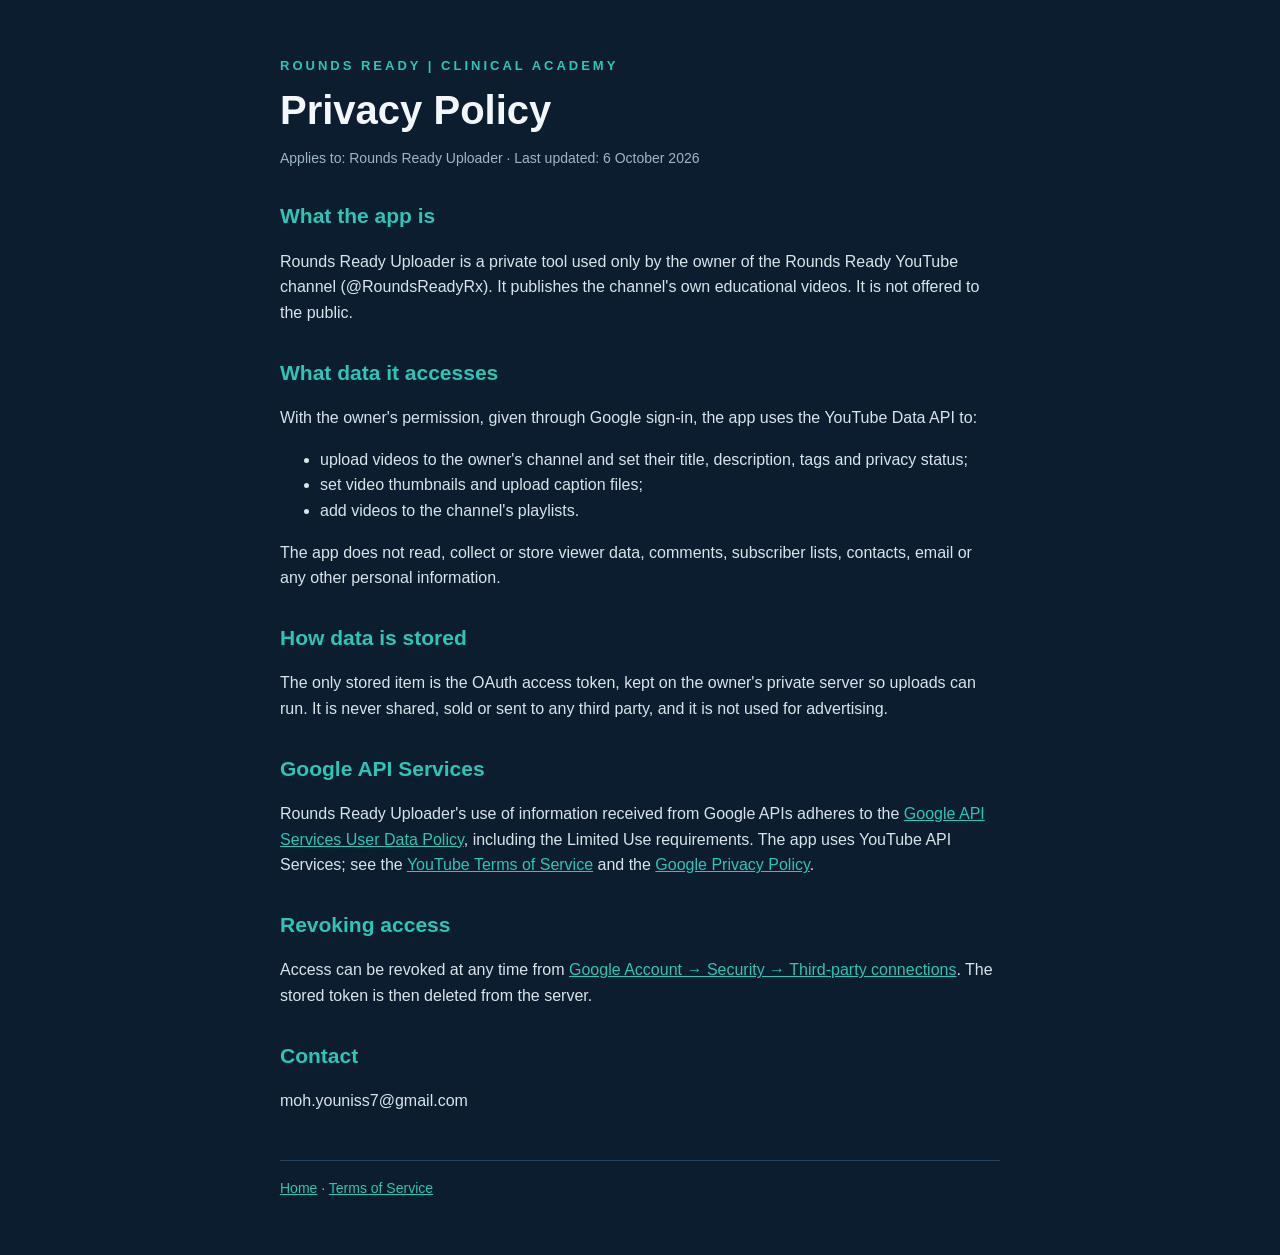
==== privacy.html @ 631954bc "Add files via upload" ====
<!doctype html><html lang="en"><head><meta charset="utf-8"><meta name="viewport" content="width=device-width,initial-scale=1">
<title>Privacy Policy · Rounds Ready</title><link rel="stylesheet" href="style.css"></head><body><main>
<div class="k">Rounds Ready | Clinical Academy</div><h1>Privacy Policy</h1>
<p class="muted">Applies to: Rounds Ready Uploader · Last updated: 6 October 2026</p>
<h2>What the app is</h2>
<p>Rounds Ready Uploader is a private tool used only by the owner of the Rounds Ready YouTube channel (@RoundsReadyRx). It publishes the channel's own educational videos. It is not offered to the public.</p>
<h2>What data it accesses</h2>
<p>With the owner's permission, given through Google sign-in, the app uses the YouTube Data API to:</p>
<ul><li>upload videos to the owner's channel and set their title, description, tags and privacy status;</li>
<li>set video thumbnails and upload caption files;</li><li>add videos to the channel's playlists.</li></ul>
<p>The app does not read, collect or store viewer data, comments, subscriber lists, contacts, email or any other personal information.</p>
<h2>How data is stored</h2>
<p>The only stored item is the OAuth access token, kept on the owner's private server so uploads can run. It is never shared, sold or sent to any third party, and it is not used for advertising.</p>
<h2>Google API Services</h2>
<p>Rounds Ready Uploader's use of information received from Google APIs adheres to the <a href="https://developers.google.com/terms/api-services-user-data-policy">Google API Services User Data Policy</a>, including the Limited Use requirements. The app uses YouTube API Services; see the <a href="https://www.youtube.com/t/terms">YouTube Terms of Service</a> and the <a href="https://policies.google.com/privacy">Google Privacy Policy</a>.</p>
<h2>Revoking access</h2>
<p>Access can be revoked at any time from <a href="https://myaccount.google.com/permissions">Google Account → Security → Third-party connections</a>. The stored token is then deleted from the server.</p>
<h2>Contact</h2><p>moh.youniss7@gmail.com</p>
<footer class="muted"><a href="index.html">Home</a> · <a href="terms.html">Terms of Service</a></footer>
</main></body></html>
---- style.css ----
:root{--bg:#0b1d2e;--ink:#f3f7fa;--muted:#9fb6c8;--teal:#2ec4b6;--amber:#f5b83d}
*{box-sizing:border-box}body{margin:0;background:var(--bg);color:var(--ink);font-family:"Segoe UI",Inter,Arial,sans-serif;line-height:1.6}
main{max-width:760px;margin:0 auto;padding:56px 20px}
.k{color:var(--teal);font-weight:700;letter-spacing:3px;text-transform:uppercase;font-size:13px}
h1{font-size:40px;margin:10px 0 6px;line-height:1.15}h2{font-size:21px;margin:30px 0 8px;color:var(--teal)}
p,li{color:#d9e4ec}a{color:var(--teal)}.muted{color:var(--muted);font-size:14px}
svg{display:block;margin:22px 0 10px;max-width:100%}footer{margin-top:46px;border-top:1px solid #24445f;padding-top:16px}
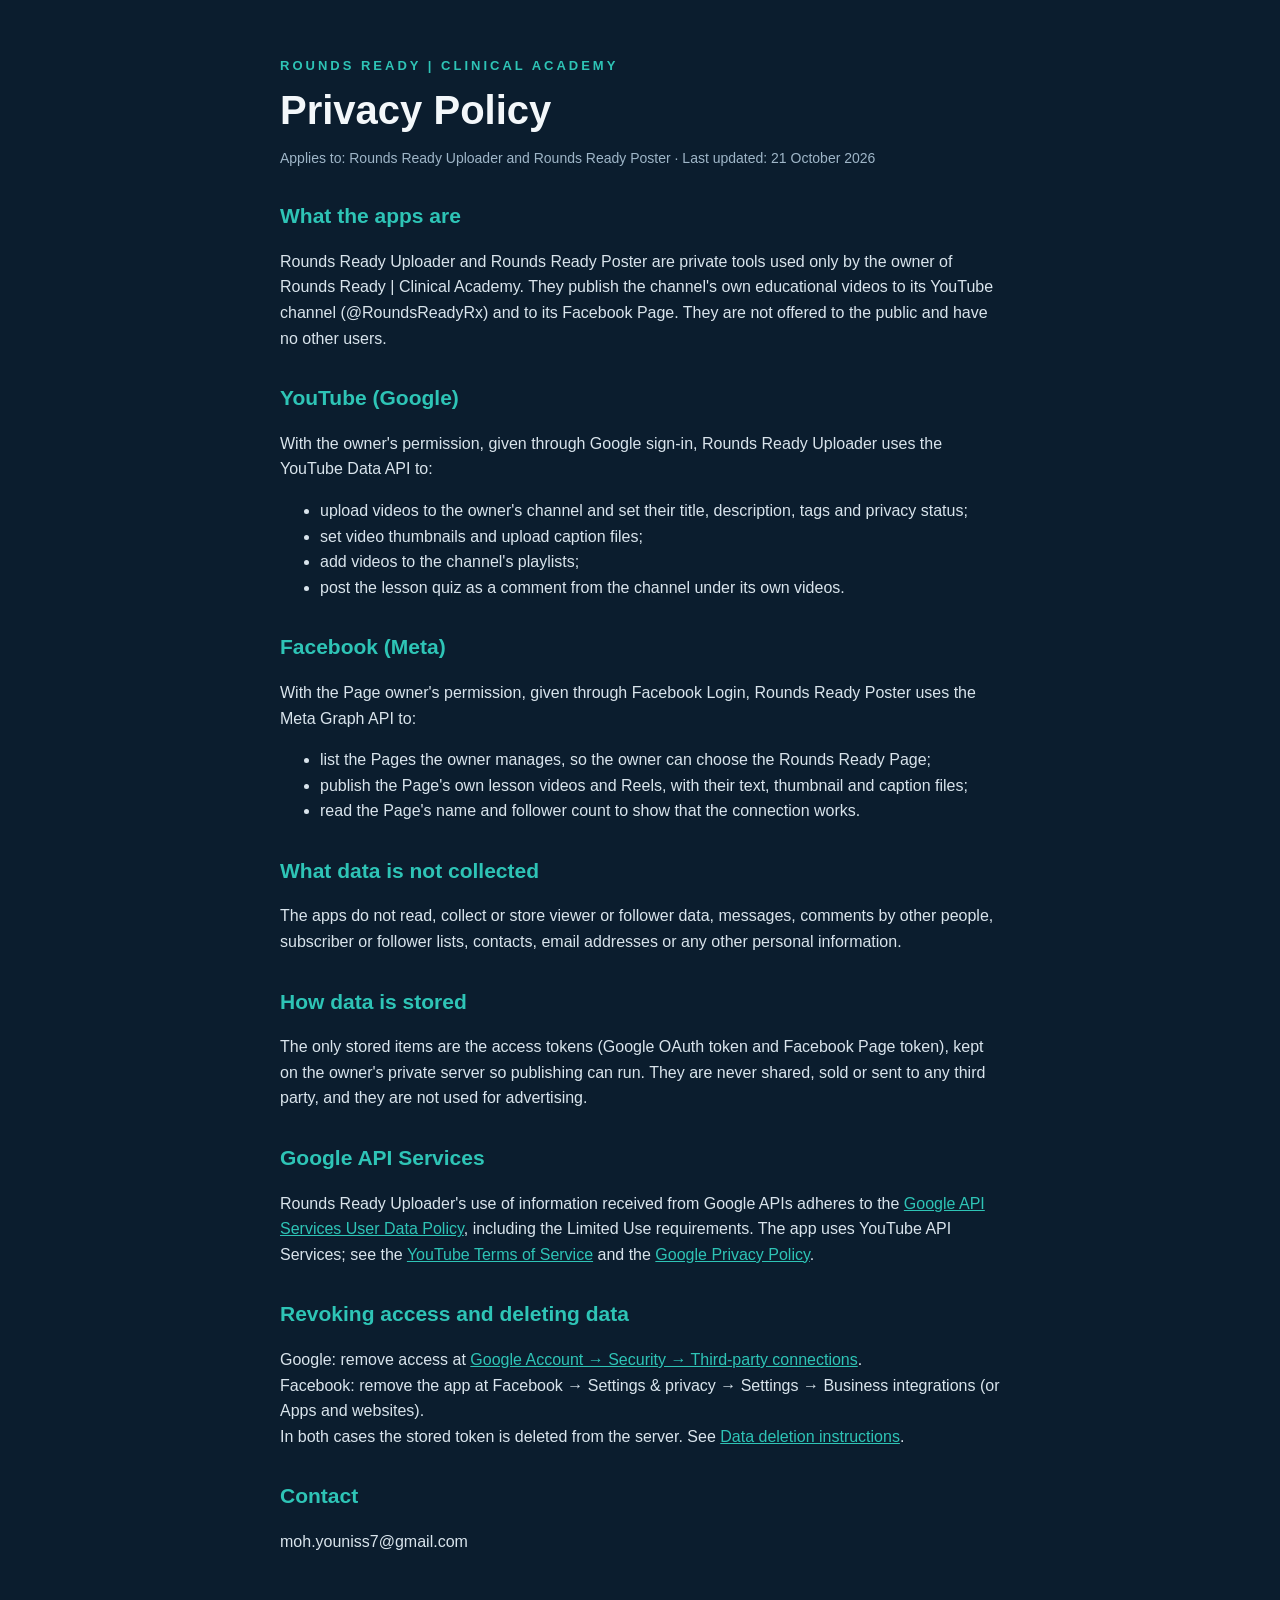
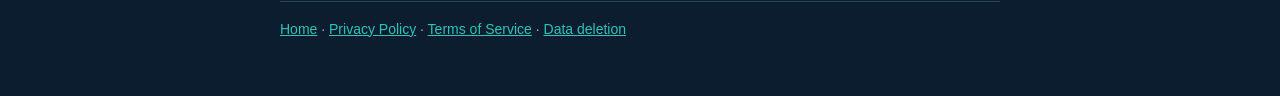
==== commit 3115570e: "Add files via upload" ====
--- a/privacy.html
+++ b/privacy.html
@@ -1,20 +1,31 @@
 <!doctype html><html lang="en"><head><meta charset="utf-8"><meta name="viewport" content="width=device-width,initial-scale=1">
 <title>Privacy Policy · Rounds Ready</title><link rel="stylesheet" href="style.css"></head><body><main>
 <div class="k">Rounds Ready | Clinical Academy</div><h1>Privacy Policy</h1>
-<p class="muted">Applies to: Rounds Ready Uploader · Last updated: 6 October 2026</p>
-<h2>What the app is</h2>
-<p>Rounds Ready Uploader is a private tool used only by the owner of the Rounds Ready YouTube channel (@RoundsReadyRx). It publishes the channel's own educational videos. It is not offered to the public.</p>
-<h2>What data it accesses</h2>
-<p>With the owner's permission, given through Google sign-in, the app uses the YouTube Data API to:</p>
+<p class="muted">Applies to: Rounds Ready Uploader and Rounds Ready Poster · Last updated: 21 October 2026</p>
+<h2>What the apps are</h2>
+<p>Rounds Ready Uploader and Rounds Ready Poster are private tools used only by the owner of Rounds Ready | Clinical Academy.
+They publish the channel's own educational videos to its YouTube channel (@RoundsReadyRx) and to its Facebook Page. They are not offered to the public and have no other users.</p>
+<h2>YouTube (Google)</h2>
+<p>With the owner's permission, given through Google sign-in, Rounds Ready Uploader uses the YouTube Data API to:</p>
 <ul><li>upload videos to the owner's channel and set their title, description, tags and privacy status;</li>
-<li>set video thumbnails and upload caption files;</li><li>add videos to the channel's playlists.</li></ul>
-<p>The app does not read, collect or store viewer data, comments, subscriber lists, contacts, email or any other personal information.</p>
+<li>set video thumbnails and upload caption files;</li><li>add videos to the channel's playlists;</li>
+<li>post the lesson quiz as a comment from the channel under its own videos.</li></ul>
+<h2>Facebook (Meta)</h2>
+<p>With the Page owner's permission, given through Facebook Login, Rounds Ready Poster uses the Meta Graph API to:</p>
+<ul><li>list the Pages the owner manages, so the owner can choose the Rounds Ready Page;</li>
+<li>publish the Page's own lesson videos and Reels, with their text, thumbnail and caption files;</li>
+<li>read the Page's name and follower count to show that the connection works.</li></ul>
+<h2>What data is not collected</h2>
+<p>The apps do not read, collect or store viewer or follower data, messages, comments by other people, subscriber or follower lists, contacts, email addresses or any other personal information.</p>
 <h2>How data is stored</h2>
-<p>The only stored item is the OAuth access token, kept on the owner's private server so uploads can run. It is never shared, sold or sent to any third party, and it is not used for advertising.</p>
+<p>The only stored items are the access tokens (Google OAuth token and Facebook Page token), kept on the owner's private server so publishing can run.
+They are never shared, sold or sent to any third party, and they are not used for advertising.</p>
 <h2>Google API Services</h2>
 <p>Rounds Ready Uploader's use of information received from Google APIs adheres to the <a href="https://developers.google.com/terms/api-services-user-data-policy">Google API Services User Data Policy</a>, including the Limited Use requirements. The app uses YouTube API Services; see the <a href="https://www.youtube.com/t/terms">YouTube Terms of Service</a> and the <a href="https://policies.google.com/privacy">Google Privacy Policy</a>.</p>
-<h2>Revoking access</h2>
-<p>Access can be revoked at any time from <a href="https://myaccount.google.com/permissions">Google Account → Security → Third-party connections</a>. The stored token is then deleted from the server.</p>
+<h2>Revoking access and deleting data</h2>
+<p>Google: remove access at <a href="https://myaccount.google.com/permissions">Google Account → Security → Third-party connections</a>.<br>
+Facebook: remove the app at Facebook → Settings &amp; privacy → Settings → Business integrations (or Apps and websites).<br>
+In both cases the stored token is deleted from the server. See <a href="data-deletion.html">Data deletion instructions</a>.</p>
 <h2>Contact</h2><p>moh.youniss7@gmail.com</p>
-<footer class="muted"><a href="index.html">Home</a> · <a href="terms.html">Terms of Service</a></footer>
+<footer class="muted"><a href="index.html">Home</a> · <a href="privacy.html">Privacy Policy</a> · <a href="terms.html">Terms of Service</a> · <a href="data-deletion.html">Data deletion</a></footer>
 </main></body></html>
